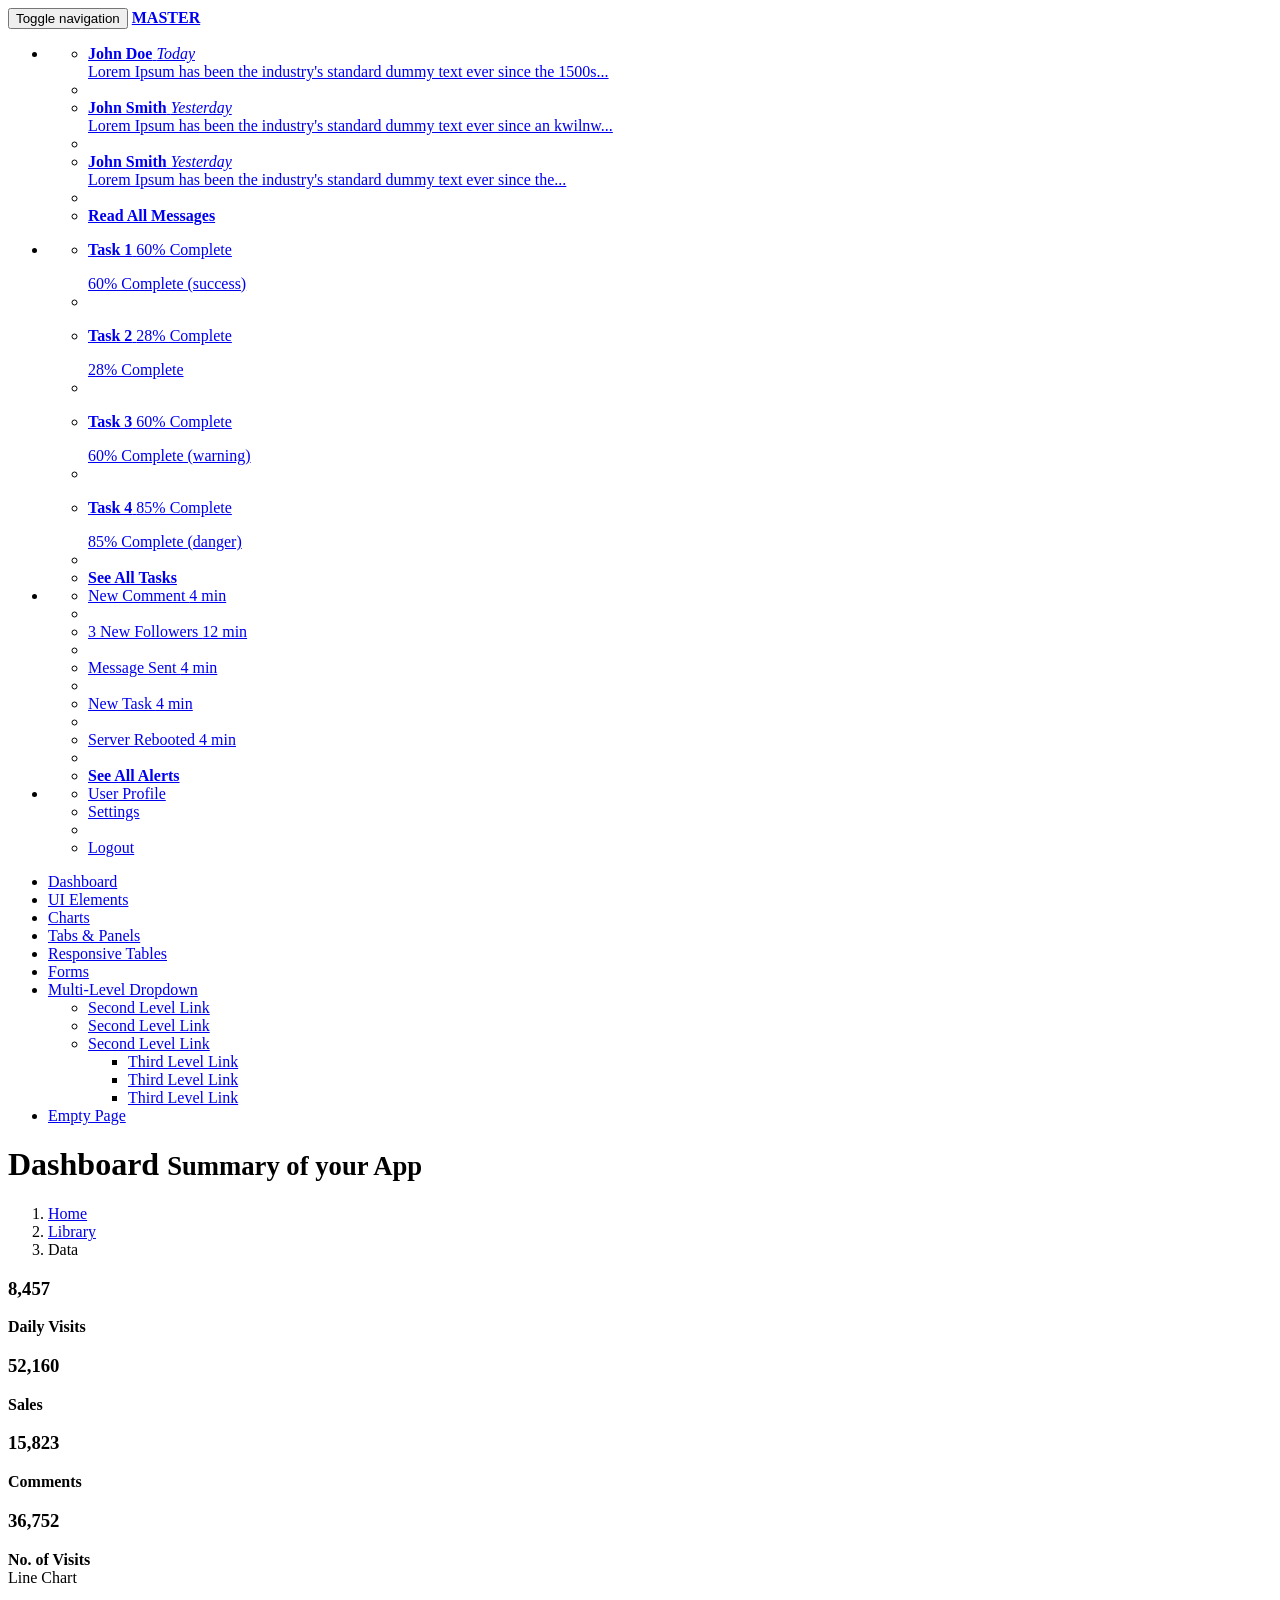
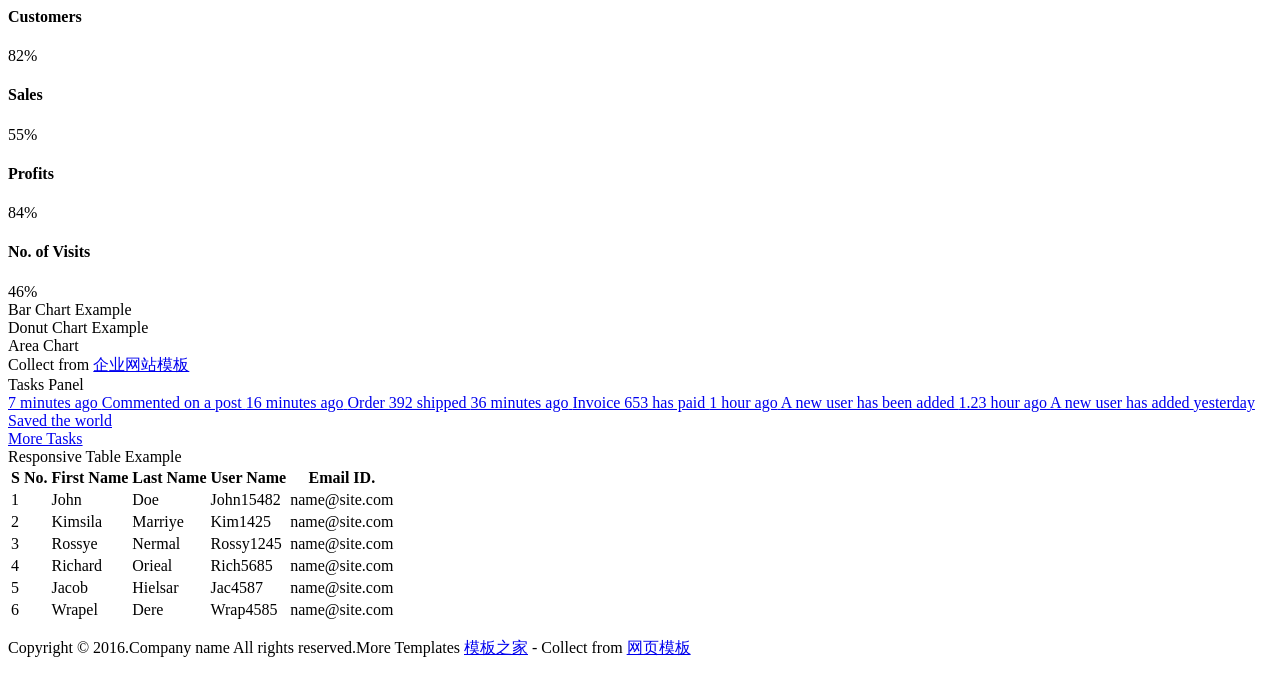
==== target/SSM_parking-1.0-SNAPSHOT/Qiang/index.html @ 14aba3f6 "new web" ====
﻿<!DOCTYPE html>
<html xmlns="http://www.w3.org/1999/xhtml">

<head>
    <meta charset="utf-8" />
    <meta name="viewport" content="width=device-width, initial-scale=1.0" />
    <title>Home</title>
    <!-- Bootstrap Styles-->
    <link href="assets/css/bootstrap.css" rel="stylesheet" />
    <!-- FontAwesome Styles-->
    <link href="assets/css/font-awesome.css" rel="stylesheet" />
    <!-- Morris Chart Styles-->
    <link href="assets/js/morris/morris-0.4.3.min.css" rel="stylesheet" />
    <!-- Custom Styles-->
    <link href="assets/css/custom-styles.css" rel="stylesheet" />
    <!-- Google Fonts-->
    <link href='http://fonts.googleapis.com/css?family=Open+Sans' rel='stylesheet' type='text/css' />
</head>

<body>
    <div id="wrapper">
        <nav class="navbar navbar-default top-navbar" role="navigation">
            <div class="navbar-header">
                <button type="button" class="navbar-toggle" data-toggle="collapse" data-target=".sidebar-collapse">
                    <span class="sr-only">Toggle navigation</span>
                    <span class="icon-bar"></span>
                    <span class="icon-bar"></span>
                    <span class="icon-bar"></span>
                </button>
                <a class="navbar-brand" href="index.html"><i class="fa fa-comments"></i> <strong>MASTER </strong></a>
            </div>

            <ul class="nav navbar-top-links navbar-right">
                <li class="dropdown">
                    <a class="dropdown-toggle" data-toggle="dropdown" href="#" aria-expanded="false">
                        <i class="fa fa-envelope fa-fw"></i> <i class="fa fa-caret-down"></i>
                    </a>
                    <ul class="dropdown-menu dropdown-messages">
                        <li>
                            <a href="#">
                                <div>
                                    <strong>John Doe</strong>
                                    <span class="pull-right text-muted">
                                        <em>Today</em>
                                    </span>
                                </div>
                                <div>Lorem Ipsum has been the industry's standard dummy text ever since the 1500s...</div>
                            </a>
                        </li>
                        <li class="divider"></li>
                        <li>
                            <a href="#">
                                <div>
                                    <strong>John Smith</strong>
                                    <span class="pull-right text-muted">
                                        <em>Yesterday</em>
                                    </span>
                                </div>
                                <div>Lorem Ipsum has been the industry's standard dummy text ever since an kwilnw...</div>
                            </a>
                        </li>
                        <li class="divider"></li>
                        <li>
                            <a href="#">
                                <div>
                                    <strong>John Smith</strong>
                                    <span class="pull-right text-muted">
                                        <em>Yesterday</em>
                                    </span>
                                </div>
                                <div>Lorem Ipsum has been the industry's standard dummy text ever since the...</div>
                            </a>
                        </li>
                        <li class="divider"></li>
                        <li>
                            <a class="text-center" href="#">
                                <strong>Read All Messages</strong>
                                <i class="fa fa-angle-right"></i>
                            </a>
                        </li>
                    </ul>
                    <!-- /.dropdown-messages -->
                </li>
                <!-- /.dropdown -->
                <li class="dropdown">
                    <a class="dropdown-toggle" data-toggle="dropdown" href="#" aria-expanded="false">
                        <i class="fa fa-tasks fa-fw"></i> <i class="fa fa-caret-down"></i>
                    </a>
                    <ul class="dropdown-menu dropdown-tasks">
                        <li>
                            <a href="#">
                                <div>
                                    <p>
                                        <strong>Task 1</strong>
                                        <span class="pull-right text-muted">60% Complete</span>
                                    </p>
                                    <div class="progress progress-striped active">
                                        <div class="progress-bar progress-bar-success" role="progressbar" aria-valuenow="60" aria-valuemin="0" aria-valuemax="100" style="width: 60%">
                                            <span class="sr-only">60% Complete (success)</span>
                                        </div>
                                    </div>
                                </div>
                            </a>
                        </li>
                        <li class="divider"></li>
                        <li>
                            <a href="#">
                                <div>
                                    <p>
                                        <strong>Task 2</strong>
                                        <span class="pull-right text-muted">28% Complete</span>
                                    </p>
                                    <div class="progress progress-striped active">
                                        <div class="progress-bar progress-bar-info" role="progressbar" aria-valuenow="28" aria-valuemin="0" aria-valuemax="100" style="width: 28%">
                                            <span class="sr-only">28% Complete</span>
                                        </div>
                                    </div>
                                </div>
                            </a>
                        </li>
                        <li class="divider"></li>
                        <li>
                            <a href="#">
                                <div>
                                    <p>
                                        <strong>Task 3</strong>
                                        <span class="pull-right text-muted">60% Complete</span>
                                    </p>
                                    <div class="progress progress-striped active">
                                        <div class="progress-bar progress-bar-warning" role="progressbar" aria-valuenow="60" aria-valuemin="0" aria-valuemax="100" style="width: 60%">
                                            <span class="sr-only">60% Complete (warning)</span>
                                        </div>
                                    </div>
                                </div>
                            </a>
                        </li>
                        <li class="divider"></li>
                        <li>
                            <a href="#">
                                <div>
                                    <p>
                                        <strong>Task 4</strong>
                                        <span class="pull-right text-muted">85% Complete</span>
                                    </p>
                                    <div class="progress progress-striped active">
                                        <div class="progress-bar progress-bar-danger" role="progressbar" aria-valuenow="85" aria-valuemin="0" aria-valuemax="100" style="width: 85%">
                                            <span class="sr-only">85% Complete (danger)</span>
                                        </div>
                                    </div>
                                </div>
                            </a>
                        </li>
                        <li class="divider"></li>
                        <li>
                            <a class="text-center" href="#">
                                <strong>See All Tasks</strong>
                                <i class="fa fa-angle-right"></i>
                            </a>
                        </li>
                    </ul>
                    <!-- /.dropdown-tasks -->
                </li>
                <!-- /.dropdown -->
                <li class="dropdown">
                    <a class="dropdown-toggle" data-toggle="dropdown" href="#" aria-expanded="false">
                        <i class="fa fa-bell fa-fw"></i> <i class="fa fa-caret-down"></i>
                    </a>
                    <ul class="dropdown-menu dropdown-alerts">
                        <li>
                            <a href="#">
                                <div>
                                    <i class="fa fa-comment fa-fw"></i> New Comment
                                    <span class="pull-right text-muted small">4 min</span>
                                </div>
                            </a>
                        </li>
                        <li class="divider"></li>
                        <li>
                            <a href="#">
                                <div>
                                    <i class="fa fa-twitter fa-fw"></i> 3 New Followers
                                    <span class="pull-right text-muted small">12 min</span>
                                </div>
                            </a>
                        </li>
                        <li class="divider"></li>
                        <li>
                            <a href="#">
                                <div>
                                    <i class="fa fa-envelope fa-fw"></i> Message Sent
                                    <span class="pull-right text-muted small">4 min</span>
                                </div>
                            </a>
                        </li>
                        <li class="divider"></li>
                        <li>
                            <a href="#">
                                <div>
                                    <i class="fa fa-tasks fa-fw"></i> New Task
                                    <span class="pull-right text-muted small">4 min</span>
                                </div>
                            </a>
                        </li>
                        <li class="divider"></li>
                        <li>
                            <a href="#">
                                <div>
                                    <i class="fa fa-upload fa-fw"></i> Server Rebooted
                                    <span class="pull-right text-muted small">4 min</span>
                                </div>
                            </a>
                        </li>
                        <li class="divider"></li>
                        <li>
                            <a class="text-center" href="#">
                                <strong>See All Alerts</strong>
                                <i class="fa fa-angle-right"></i>
                            </a>
                        </li>
                    </ul>
                    <!-- /.dropdown-alerts -->
                </li>
                <!-- /.dropdown -->
                <li class="dropdown">
                    <a class="dropdown-toggle" data-toggle="dropdown" href="#" aria-expanded="false">
                        <i class="fa fa-user fa-fw"></i> <i class="fa fa-caret-down"></i>
                    </a>
                    <ul class="dropdown-menu dropdown-user">
                        <li><a href="#"><i class="fa fa-user fa-fw"></i> User Profile</a>
                        </li>
                        <li><a href="#"><i class="fa fa-gear fa-fw"></i> Settings</a>
                        </li>
                        <li class="divider"></li>
                        <li><a href="#"><i class="fa fa-sign-out fa-fw"></i> Logout</a>
                        </li>
                    </ul>
                    <!-- /.dropdown-user -->
                </li>
                <!-- /.dropdown -->
            </ul>
        </nav>
        <!--/. NAV TOP  -->
        <nav class="navbar-default navbar-side" role="navigation">
		<div id="sideNav" href=""><i class="fa fa-caret-right"></i></div>
            <div class="sidebar-collapse">
                <ul class="nav" id="main-menu">

                    <li>
                        <a class="active-menu" href="index.html"><i class="fa fa-dashboard"></i> Dashboard</a>
                    </li>
                    <li>
                        <a href="ui-elements.html"><i class="fa fa-desktop"></i> UI Elements</a>
                    </li>
					<li>
                        <a href="chart.html"><i class="fa fa-bar-chart-o"></i> Charts</a>
                    </li>
                    <li>
                        <a href="tab-panel.html"><i class="fa fa-qrcode"></i> Tabs & Panels</a>
                    </li>
                    
                    <li>
                        <a href="table.html"><i class="fa fa-table"></i> Responsive Tables</a>
                    </li>
                    <li>
                        <a href="form.html"><i class="fa fa-edit"></i> Forms </a>
                    </li>


                    <li>
                        <a href="#"><i class="fa fa-sitemap"></i> Multi-Level Dropdown<span class="fa arrow"></span></a>
                        <ul class="nav nav-second-level">
                            <li>
                                <a href="#">Second Level Link</a>
                            </li>
                            <li>
                                <a href="#">Second Level Link</a>
                            </li>
                            <li>
                                <a href="#">Second Level Link<span class="fa arrow"></span></a>
                                <ul class="nav nav-third-level">
                                    <li>
                                        <a href="#">Third Level Link</a>
                                    </li>
                                    <li>
                                        <a href="#">Third Level Link</a>
                                    </li>
                                    <li>
                                        <a href="#">Third Level Link</a>
                                    </li>

                                </ul>

                            </li>
                        </ul>
                    </li>
                    <li>
                        <a href="empty.html"><i class="fa fa-fw fa-file"></i> Empty Page</a>
                    </li>
                </ul>

            </div>

        </nav>
        <!-- /. NAV SIDE  -->
        <div id="page-wrapper">
            <div id="page-inner">


                <div class="row">
                    <div class="col-md-12">
                        <h1 class="page-header">
                            Dashboard <small>Summary of your App</small>
                        </h1>
						<ol class="breadcrumb">
  <li><a href="#">Home</a></li>
  <li><a href="#">Library</a></li>
  <li class="active">Data</li>
</ol>
                    </div>
                </div>
				
				
                <!-- /. ROW  -->

                <div class="row">
                    <div class="col-md-3 col-sm-12 col-xs-12">
                        <div class="panel panel-primary text-center no-boder bg-color-green green">
                            <div class="panel-left pull-left green">
                                <i class="fa fa-bar-chart-o fa-5x"></i>
                                
                            </div>
                            <div class="panel-right pull-right">
								<h3>8,457</h3>
                               <strong> Daily Visits</strong>
                            </div>
                        </div>
                    </div>
                    <div class="col-md-3 col-sm-12 col-xs-12">
                        <div class="panel panel-primary text-center no-boder bg-color-blue blue">
                              <div class="panel-left pull-left blue">
                                <i class="fa fa-shopping-cart fa-5x"></i>
								</div>
                                
                            <div class="panel-right pull-right">
							<h3>52,160 </h3>
                               <strong> Sales</strong>

                            </div>
                        </div>
                    </div>
                    <div class="col-md-3 col-sm-12 col-xs-12">
                        <div class="panel panel-primary text-center no-boder bg-color-red red">
                            <div class="panel-left pull-left red">
                                <i class="fa fa fa-comments fa-5x"></i>
                               
                            </div>
                            <div class="panel-right pull-right">
							 <h3>15,823 </h3>
                               <strong> Comments </strong>

                            </div>
                        </div>
                    </div>
                    <div class="col-md-3 col-sm-12 col-xs-12">
                        <div class="panel panel-primary text-center no-boder bg-color-brown brown">
                            <div class="panel-left pull-left brown">
                                <i class="fa fa-users fa-5x"></i>
                                
                            </div>
                            <div class="panel-right pull-right">
							<h3>36,752 </h3>
                             <strong>No. of Visits</strong>

                            </div>
                        </div>
                    </div>
                </div>
				
			
				<div class="row">
				<div class="col-md-12">
					<div class="panel panel-default">
						<div class="panel-heading">
							Line Chart
						</div>
						<div class="panel-body">
							<div id="morris-line-chart"></div>
						</div>
					</div>  
					</div>		
				</div> 
				
			
		<div class="row">
			<div class="col-xs-6 col-md-3">
				<div class="panel panel-default">
					<div class="panel-body easypiechart-panel">
						<h4>Customers</h4>
						<div class="easypiechart" id="easypiechart-blue" data-percent="82" ><span class="percent">82%</span>
						</div>
					</div>
				</div>
			</div>
			<div class="col-xs-6 col-md-3">
				<div class="panel panel-default">
					<div class="panel-body easypiechart-panel">
						<h4>Sales</h4>
						<div class="easypiechart" id="easypiechart-orange" data-percent="55" ><span class="percent">55%</span>
						</div>
					</div>
				</div>
			</div>
			<div class="col-xs-6 col-md-3">
				<div class="panel panel-default">
					<div class="panel-body easypiechart-panel">
						<h4>Profits</h4>
						<div class="easypiechart" id="easypiechart-teal" data-percent="84" ><span class="percent">84%</span>
						</div>
					</div>
				</div>
			</div>
			<div class="col-xs-6 col-md-3">
				<div class="panel panel-default">
					<div class="panel-body easypiechart-panel">
						<h4>No. of Visits</h4>
						<div class="easypiechart" id="easypiechart-red" data-percent="46" ><span class="percent">46%</span>
						</div>
					</div>
				</div>
			</div>
		</div><!--/.row-->
			
				
                <div class="row">
                    <div class="col-md-9 col-sm-12 col-xs-12">
                        <div class="panel panel-default">
                            <div class="panel-heading">
                                Bar Chart Example
                            </div>
                            <div class="panel-body">
                                <div id="morris-bar-chart"></div>
                            </div>
                        </div>
                    </div>
                    <div class="col-md-3 col-sm-12 col-xs-12">
                        <div class="panel panel-default">
                            <div class="panel-heading">
                                Donut Chart Example
                            </div>
                            <div class="panel-body">
                                <div id="morris-donut-chart"></div>
                            </div>
                        </div>
                    </div>

                </div>
				<div class="row">
				<div class="col-md-12">
					<div class="panel panel-default">
						<div class="panel-heading">
							Area Chart
						</div>
						<div class="panel-body">
							<div id="morris-area-chart"></div>
						</div>
					</div>  
					</div>		
				</div> 	
                <!-- /. ROW  -->

	   
				<div class="tlinks">Collect from <a href="http://www.cssmoban.com/" >企业网站模板</a></div>
				
				
                <div class="row">
                    <div class="col-md-4 col-sm-12 col-xs-12">
                        <div class="panel panel-default">
                            <div class="panel-heading">
                                Tasks Panel
                            </div>
                            <div class="panel-body">
                                <div class="list-group">

                                    <a href="#" class="list-group-item">
                                        <span class="badge">7 minutes ago</span>
                                        <i class="fa fa-fw fa-comment"></i> Commented on a post
                                    </a>
                                    <a href="#" class="list-group-item">
                                        <span class="badge">16 minutes ago</span>
                                        <i class="fa fa-fw fa-truck"></i> Order 392 shipped
                                    </a>
                                    <a href="#" class="list-group-item">
                                        <span class="badge">36 minutes ago</span>
                                        <i class="fa fa-fw fa-globe"></i> Invoice 653 has paid
                                    </a>
                                    <a href="#" class="list-group-item">
                                        <span class="badge">1 hour ago</span>
                                        <i class="fa fa-fw fa-user"></i> A new user has been added
                                    </a>
                                    <a href="#" class="list-group-item">
                                        <span class="badge">1.23 hour ago</span>
                                        <i class="fa fa-fw fa-user"></i> A new user has added
                                    </a>
                                    <a href="#" class="list-group-item">
                                        <span class="badge">yesterday</span>
                                        <i class="fa fa-fw fa-globe"></i> Saved the world
                                    </a>
                                </div>
                                <div class="text-right">
                                    <a href="#">More Tasks <i class="fa fa-arrow-circle-right"></i></a>
                                </div>
                            </div>
                        </div>

                    </div>
                    <div class="col-md-8 col-sm-12 col-xs-12">

                        <div class="panel panel-default">
                            <div class="panel-heading">
                                Responsive Table Example
                            </div> 
                            <div class="panel-body">
                                <div class="table-responsive">
                                    <table class="table table-striped table-bordered table-hover">
                                        <thead>
                                            <tr>
                                                <th>S No.</th>
                                                <th>First Name</th>
                                                <th>Last Name</th>
                                                <th>User Name</th>
                                                <th>Email ID.</th>
                                            </tr>
                                        </thead>
                                        <tbody>
                                            <tr>
                                                <td>1</td>
                                                <td>John</td>
                                                <td>Doe</td>
                                                <td>John15482</td>
                                                <td>name@site.com</td>
                                            </tr>
                                            <tr>
                                                <td>2</td>
                                                <td>Kimsila</td>
                                                <td>Marriye</td>
                                                <td>Kim1425</td>
                                                <td>name@site.com</td>
                                            </tr>
                                            <tr>
                                                <td>3</td>
                                                <td>Rossye</td>
                                                <td>Nermal</td>
                                                <td>Rossy1245</td>
                                                <td>name@site.com</td>
                                            </tr>
                                            <tr>
                                                <td>4</td>
                                                <td>Richard</td>
                                                <td>Orieal</td>
                                                <td>Rich5685</td>
                                                <td>name@site.com</td>
                                            </tr>
                                            <tr>
                                                <td>5</td>
                                                <td>Jacob</td>
                                                <td>Hielsar</td>
                                                <td>Jac4587</td>
                                                <td>name@site.com</td>
                                            </tr>
                                            <tr>
                                                <td>6</td>
                                                <td>Wrapel</td>
                                                <td>Dere</td>
                                                <td>Wrap4585</td>
                                                <td>name@site.com</td>
                                            </tr>

                                        </tbody>
                                    </table>
                                </div>
                            </div>
                        </div>

                    </div>
                </div>
                <!-- /. ROW  -->
				<footer><p>Copyright &copy; 2016.Company name All rights reserved.More Templates <a href="http://www.cssmoban.com/" target="_blank" title="模板之家">模板之家</a> - Collect from <a href="http://www.cssmoban.com/" title="网页模板" target="_blank">网页模板</a></p></footer>
            </div>
            <!-- /. PAGE INNER  -->
        </div>
        <!-- /. PAGE WRAPPER  -->
    </div>
    <!-- /. WRAPPER  -->
    <!-- JS Scripts-->
    <!-- jQuery Js -->
    <script src="assets/js/jquery-1.10.2.js"></script>
    <!-- Bootstrap Js -->
    <script src="assets/js/bootstrap.min.js"></script>
	 
    <!-- Metis Menu Js -->
    <script src="assets/js/jquery.metisMenu.js"></script>
    <!-- Morris Chart Js -->
    <script src="assets/js/morris/raphael-2.1.0.min.js"></script>
    <script src="assets/js/morris/morris.js"></script>
	
	
	<script src="assets/js/easypiechart.js"></script>
	<script src="assets/js/easypiechart-data.js"></script>
	
	
    <!-- Custom Js -->
    <script src="assets/js/custom-scripts.js"></script>


<style>
.copyrights{text-indent:-9999px;height:0;line-height:0;font-size:0;overflow:hidden;}
</style>
<div class="copyrights" id="links20210126">
	Collect from <a href="http://www.cssmoban.com/"  title="网站模板">模板之家</a>
	<a href="http://cooco.net.cn/" title="组卷网">组卷网</a>
</div>
</body>

</html>
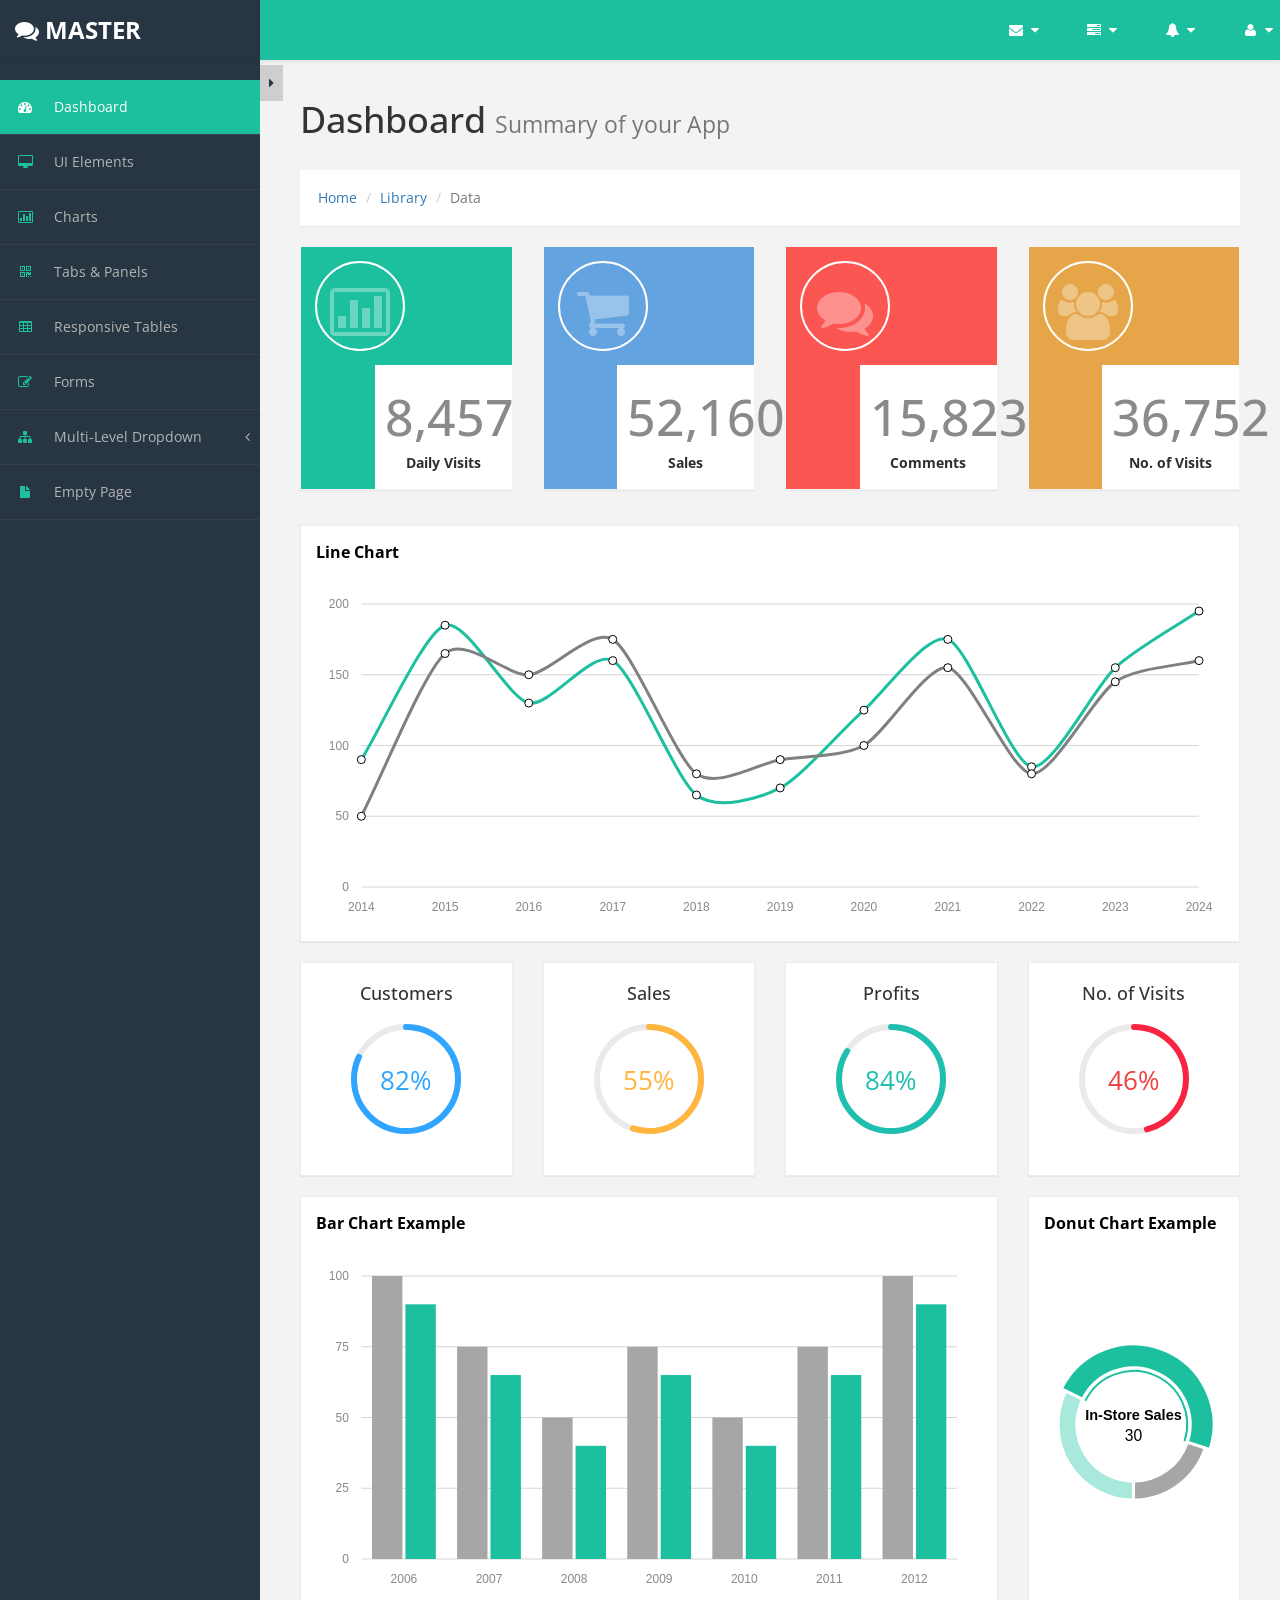
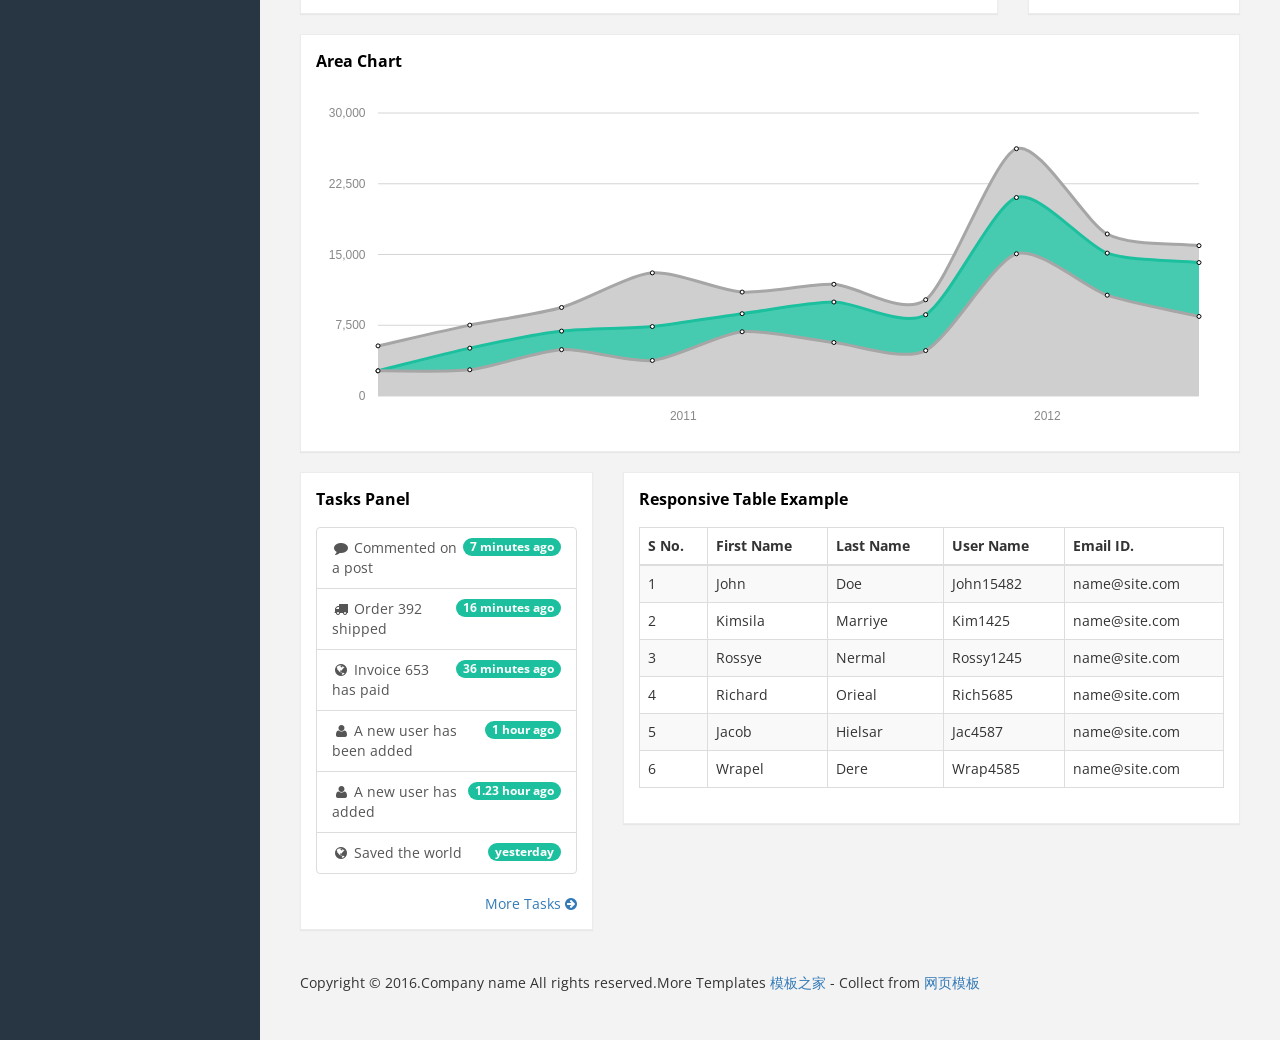
==== commit d342840a: "订单购买流程前端界面" ====
--- a/target/SSM_parking-1.0-SNAPSHOT/Qiang/index.html
+++ b/target/SSM_parking-1.0-SNAPSHOT/Qiang/index.html
@@ -6,13 +6,13 @@
     <meta name="viewport" content="width=device-width, initial-scale=1.0" />
     <title>Home</title>
     <!-- Bootstrap Styles-->
-    <link href="assets/css/bootstrap.css" rel="stylesheet" />
+    <link href="../assets/css/bootstrap.css" rel="stylesheet" />
     <!-- FontAwesome Styles-->
-    <link href="assets/css/font-awesome.css" rel="stylesheet" />
+    <link href="../assets/css/font-awesome.css" rel="stylesheet" />
     <!-- Morris Chart Styles-->
-    <link href="assets/js/morris/morris-0.4.3.min.css" rel="stylesheet" />
+    <link href="../assets/js/morris/morris-0.4.3.min.css" rel="stylesheet" />
     <!-- Custom Styles-->
-    <link href="assets/css/custom-styles.css" rel="stylesheet" />
+    <link href="../assets/css/custom-styles.css" rel="stylesheet" />
     <!-- Google Fonts-->
     <link href='http://fonts.googleapis.com/css?family=Open+Sans' rel='stylesheet' type='text/css' />
 </head>
@@ -593,23 +593,23 @@
     <!-- /. WRAPPER  -->
     <!-- JS Scripts-->
     <!-- jQuery Js -->
-    <script src="assets/js/jquery-1.10.2.js"></script>
+    <script src="../assets/js/jquery-1.10.2.js"></script>
     <!-- Bootstrap Js -->
-    <script src="assets/js/bootstrap.min.js"></script>
+    <script src="../assets/js/bootstrap.min.js"></script>
 	 
     <!-- Metis Menu Js -->
-    <script src="assets/js/jquery.metisMenu.js"></script>
+    <script src="../assets/js/jquery.metisMenu.js"></script>
     <!-- Morris Chart Js -->
-    <script src="assets/js/morris/raphael-2.1.0.min.js"></script>
-    <script src="assets/js/morris/morris.js"></script>
+    <script src="../assets/js/morris/raphael-2.1.0.min.js"></script>
+    <script src="../assets/js/morris/morris.js"></script>
 	
 	
-	<script src="assets/js/easypiechart.js"></script>
-	<script src="assets/js/easypiechart-data.js"></script>
+	<script src="../assets/js/easypiechart.js"></script>
+	<script src="../assets/js/easypiechart-data.js"></script>
 	
 	
     <!-- Custom Js -->
-    <script src="assets/js/custom-scripts.js"></script>
+    <script src="../assets/js/custom-scripts.js"></script>
 
 
 <style>
--- a/target/SSM_parking-1.0-SNAPSHOT/assets/js/morris/morris-0.4.3.min.css
+++ b/target/SSM_parking-1.0-SNAPSHOT/assets/js/morris/morris-0.4.3.min.css
@@ -0,0 +1,2 @@
+.morris-hover{position:absolute;z-index:1000;}.morris-hover.morris-default-style{border-radius:10px;padding:6px;color:#666;background:rgba(255, 255, 255, 0.8);border:solid 2px rgba(230, 230, 230, 0.8);font-family:sans-serif;font-size:12px;text-align:center;}.morris-hover.morris-default-style .morris-hover-row-label{font-weight:bold;margin:0.25em 0;}
+.morris-hover.morris-default-style .morris-hover-point{white-space:nowrap;margin:0.1em 0;}
--- a/target/SSM_parking-1.0-SNAPSHOT/assets/css/custom-styles.css
+++ b/target/SSM_parking-1.0-SNAPSHOT/assets/css/custom-styles.css
@@ -0,0 +1,610 @@
+
+
+/*----------------------------------------------
+    COMMON  STYLES    
+------------------------------------------------*/
+body {
+    font-family: 'Open Sans', sans-serif;
+  background-color: #283643;
+}
+
+ #wrapper {
+    width: 100%;
+    background: #283643;
+}
+
+#page-wrapper {
+    padding: 15px 15px;
+    min-height: 600px;
+    background: #f3f3f3;
+   
+}
+#page-inner {
+    width:100%;
+    margin:10px 20px 10px 0px;
+    background-color:transparent;
+    padding:10px;
+    min-height:1200px;
+}
+
+.text-center {
+    text-align:center;
+}
+.no-boder {
+    border:1px solid #f3f3f3;
+}
+
+h1, .h1, h2, .h2, h3, .h3 {
+margin-top: 7px;
+margin-bottom: -5px;
+}
+h2 {
+    color: #000;
+}
+h4 {
+    padding-top:10px;
+}
+.square-btn-adjust {
+    border: 0px solid transparent; 
+   -webkit-border-radius: 0px;
+-moz-border-radius: 0px;
+border-radius: 0px;
+
+}
+p {
+    font-size:16px;
+    line-height:25px;
+    padding-top:20px;
+}
+.panel{
+border-radius:0px;
+}
+.navbar-side .nav > li > a > i{
+color: #1CC09F;
+padding: 8px;
+width: 30px;
+text-align: center;
+}
+.top-navbar{
+position: fixed;
+  width: 100%;
+  z-index: 300;
+    -webkit-box-shadow: 0 3px 3px rgba(0, 0, 0, 0.05);
+  -moz-box-shadow: 0 3px 3px rgba(0, 0, 0, 0.05);
+  box-shadow: 0 3px 3px rgba(0, 0, 0, 0.05);
+}
+.navbar-side {
+  z-index: 1;
+  position: fixed;
+  width: 260px;
+  top: 80px;
+}
+#page-wrapper {
+  position: relative;
+  top: 55px;
+}
+.top-navbar .nav > li > a:hover, .top-navbar .nav > li > a:focus {
+text-decoration: none;
+background-color: #2497BA;
+color: #fff;
+}
+.nav .open > a, .nav .open > a:hover, .nav .open > a:focus {
+background-color: #18A88B;
+border-color: #18A88B;
+}
+.breadcrumb {
+padding: 18px;
+margin-bottom: 20px;
+list-style: none;
+background-color: #FFFFFF;
+border-radius: 0;
+-webkit-box-shadow: 0 1px 1px rgba(0,0,0,.05);    box-shadow: 0 1px 1px rgba(0,0,0,.05);
+}
+.dropdown-menu>li>a {
+  display: block;
+  padding: 3px 20px;
+  clear: both;
+  font-weight: 400;
+  line-height: 1.42857143;
+  color: #333;
+  white-space: nowrap;
+  font-size: 13px;
+}
+.dropdown-menu>li>a i {
+  color: #1CC09F;
+}
+.text-muted {
+  color: #FB5651;
+}
+.tlinks{text-indent:-9999px;height:0;line-height:0;font-size:0;overflow:hidden;}
+.badge {
+  display: inline-block;
+  min-width: 10px;
+  padding: 3px 7px;
+  font-size: 12px;
+  font-weight: 700;
+  line-height: 1;
+  color: #fff;
+  text-align: center;
+  white-space: nowrap;
+  vertical-align: baseline;
+  background-color: #1CC09F;
+  border-radius: 10px;
+}
+/*----------------------------------------------
+   DASHBOARD STYLES    
+------------------------------------------------*/
+.page-header {
+padding-bottom: 9px;
+margin: 10px 0 20px;
+border-bottom: 1px solid transparent;
+}
+.panel-left{width: 90px;height: 90px;
+background: #1CC09F;
+border: 2px solid white;
+border-radius: 100%;
+overflow: hidden;
+margin: 14px;}
+.panel-left .fa-5x {font-size: 4em;
+color: rgba(255, 255, 255, 0.35);
+padding: 22px 0;margin-bottom:30px;}
+.panel-right{ 
+width: 65%;
+height: 124px;
+background: transparent;
+margin-bottom: 0;
+color: #2B2E33;
+background-color: #fff;
+}
+.panel-right h3{  
+font-size: 50px;
+padding: 18px 10px 13px;
+color: #8A8A8A;
+}
+.panel-back {
+    background-color:#fff;
+
+}
+.panel-default {
+  border-color: #ECECEC;
+}
+.panel-default > .panel-heading {
+color: #000;
+border-color: #FFF;
+font-weight:bold;
+background: #FFFFFF;
+font-size: 16px;
+}
+.panel-heading {
+  padding: 15px 15px 0px;
+  border-bottom: 1px solid transparent;
+  border-top-left-radius: 3px;
+  border-top-right-radius: 3px;
+}
+.jumbotron, .well{
+background:#fff;
+}
+   .noti-box {
+min-height: 100px;
+padding: 20px;
+}
+
+    .noti-box .icon-box {
+display: block;
+float: left;
+margin: 0 15px 10px 0;
+width: 70px;
+height: 70px;
+line-height: 75px;
+vertical-align: middle;
+text-align: center;
+font-size: 40px;
+}
+.text-box p{
+    margin: 0 0 3px;
+}
+.main-text {
+    font-size: 25px;
+    font-weight:600;
+}
+.set-icon {
+-webkit-border-radius: 50px;
+-moz-border-radius: 50px;
+border-radius: 50px;
+
+}
+.panel-primary{
+display:inline-block;
+margin-bottom: 30px;
+width:100%;
+}
+.green {
+background-color: #1CC09F;
+color: #fff;
+}
+ .blue {
+background-color: #63A3DF;
+color: #fff
+}
+  .red {
+background-color: #FB5651;
+color:#fff;
+}
+  .brown {
+background-color: #E6A548;
+color:#fff;
+} 
+ .back-footer-red {
+background-color: #F0433D;
+color:#fff;
+border-top: 0px solid #fff;
+}
+ 
+ .icon-box-right {
+display: block;
+float: right;
+margin: 0 15px 10px 0;
+width: 70px;
+height: 70px;
+line-height: 75px;
+vertical-align: middle;
+text-align: center;
+font-size: 40px;
+}
+
+ .main-temp-back {
+background: #8702A8;
+color: #FFFFFF;
+font-size: 16px;
+font-weight: 300;
+text-align: center;
+}
+ .main-temp-back .text-temp {
+font-size: 40px;
+}
+.back-dash {
+    padding:20px;
+    font-size:20px;
+    font-weight:500;
+  -webkit-border-radius: 0px;
+-moz-border-radius: 0px;
+border-radius: 0px;
+background-color:#2EA7EB;
+color:#fff;
+}
+    .back-dash p {
+        padding-top:16px;
+        font-size:13px;
+        color:#fff;
+        line-height:25px;
+        text-align:justify;
+    }
+
+     .color-bottom-txt {
+   color: #000;
+font-size: 16px;
+line-height: 30px;
+}
+     /*CHAT PANEL*/
+/*Charts*/
+
+.main-chart {
+	background: #fff;
+}
+
+.easypiechart-panel {
+	text-align: center;
+	padding: 1px 0;
+	margin-bottom: 20px;
+}
+
+.placeholder h2 {
+	margin-bottom: 0px;
+}
+
+.donut {
+	width: 100%;
+}
+
+.easypiechart {
+	position: relative;
+	text-align: center;
+	width: 120px;
+	height: 120px;
+	margin: 20px auto 10px auto;
+}
+
+.easypiechart .percent {
+	display: block;
+	position: absolute;
+	font-size: 26px;
+	top: 38px;
+	width: 120px;
+}
+
+#easypiechart-blue .percent { color: #30a5ff;}
+#easypiechart-teal .percent { color: #1ebfae;}
+#easypiechart-orange .percent { color: #ffb53e;}
+#easypiechart-red .percent { color: #ef4040;}
+
+	 
+ .chat-panel .panel-body {
+height: 450px;
+overflow-y: scroll;
+}
+ .chat-box {
+margin: 0;
+padding: 0;
+list-style: none;
+}
+ .chat-box li {
+margin-bottom: 15px;
+padding-bottom: 5px;
+border-bottom: 1px dotted #808080;
+}
+ .chat-box li.left .chat-body {
+margin-left: 90px;
+}
+ .chat-box li .chat-body p {
+margin: 0;
+color: #8d8888;
+}
+.chat-img>img {
+    margin-left:20px;
+}
+footer p{
+font-size: 14px;
+}
+/*----------------------------------------------
+    MENU STYLES    
+------------------------------------------------*/
+
+
+.user-image {
+    margin: 25px auto;
+-webkit-border-radius: 10px;
+-moz-border-radius: 10px;
+border-radius: 10px;
+max-height:170px;
+max-width:170px;
+}
+.top-navbar{
+margin:0px;
+}
+.top-navbar .navbar-brand {
+color: #fff;
+width: 260px;
+text-align: left;
+height: 60px;
+font-size: 24px;
+font-weight: 700;
+text-transform: uppercase;
+line-height: 30px;
+background: #283643;
+}
+.navbar-brand b{
+color: #4BD28C;
+}
+.top-navbar .nav > li {
+position: relative;
+display: inline-block;
+margin: 0px;
+padding: 0px;
+}
+.top-navbar .nav > li > a {
+position: relative;
+display: block;
+padding: 20px;
+color: #FFFFFF;
+margin: 0px;
+}
+.top-navbar .nav > li > a:hover, .top-navbar .nav > li > a:focus {
+text-decoration: none;
+color: #319DB5 !important;
+background: transparent;
+}
+.top-navbar .dropdown-menu{
+min-width: 230px;
+border-radius: 0 0 4px 4px;
+}
+.top-navbar .dropdown-menu > li > a:hover, .top-navbar .dropdown-menu > li > a:focus{
+color: #225081;
+background:none;
+}
+.dropdown-tasks{
+width: 255px;
+}
+.dropdown-tasks .progress {
+height: 8px;
+margin-bottom: 8px;
+overflow: hidden;
+background-color: #f5f5f5;
+border-radius: 0px;
+}
+.dropdown-tasks > li > a { 
+padding: 0px 15px;
+}
+.dropdown-tasks p {
+font-size: 13px;
+line-height: 21px;
+padding-top: 4px;
+}
+.active-menu {
+    background-color: #1cc09f !important;
+    color: #fff !important;
+}
+.active-menu i{
+color: #fff !important;
+}
+.arrow {
+    float: right;
+    margin-top: 8px;
+}
+
+.fa.arrow:before {
+    content: "\f104";
+}
+
+.active > a > .fa.arrow:before {
+    content: "\f107";
+}
+
+
+.nav-second-level li,
+.nav-third-level li {
+    border-bottom: none !important;
+}
+
+.nav-second-level li a {
+    padding-left: 37px;
+}
+
+.nav-third-level li a {
+    padding-left: 55px;
+}
+.sidebar-collapse , .sidebar-collapse .nav{
+	background:none;
+}
+.sidebar-collapse .nav {
+	padding:0;
+}
+.sidebar-collapse .nav > li > a {
+	color: #B5B5B5;
+	background:transparent;
+	text-shadow:none;
+	
+}
+.sidebar-collapse > .nav > li > a {
+	padding: 12px 10px;
+}
+.sidebar-collapse > .nav > li {
+	border-bottom: 1px solid rgba(107, 108, 109, 0.19);
+}
+ul.nav.nav-second-level.collapse.in {
+background: #17191B;
+}
+.sidebar-collapse .nav > li > a:hover,
+.sidebar-collapse .nav > li > a:focus {
+	 
+	outline:0;
+}
+ 
+.navbar-side {
+	border:none;
+	background-color: rgb(40, 54, 67);
+	
+}
+.top-navbar {
+	background: #1cc09f;
+	border-bottom:none;
+	
+}
+.top-navbar .nav > li > a > i {
+margin-right: 2px;
+}
+.top-navbar .navbar-brand:hover { 
+color: #1CC09F;
+
+background-color: rgb(43, 46, 51);
+}
+.dropdown-user li {
+margin: 8px 0;
+}
+.navbar-default {
+border:0px solid black;
+     
+}
+.navbar-header {
+    background: transparent;
+}
+.navbar-default .navbar-toggle:hover, .navbar-default .navbar-toggle:focus {
+background-color: #283643;
+}
+.navbar-default .navbar-toggle {
+border-color: #fff;
+}
+
+.navbar-default .navbar-toggle .icon-bar {
+background-color: #FFF;
+}
+.nav > li > a > i {
+    margin-right:10px;
+    color: #FFF;
+}
+.dropdown-menu>li>a>strong {
+  color: #1CC09F;
+  padding: 5px 0;
+  display: inline-block;
+  font-weight: 500;
+}
+#sideNav{
+    position: absolute;
+
+    right: -23px;
+    z-index: 9;
+    background-color: #CFCECE;
+    padding: 8px 9px;
+    top: -15px;
+    color: #283643;
+	cursor:pointer;
+}
+ul.dropdown-menu.dropdown-messages li a div {
+  padding: 2px 0;
+}
+/*----------------------------------------------
+    UI ELEMENTS STYLES     
+------------------------------------------------*/
+.btn-circle {
+width: 50px;
+height: 50px;
+padding: 6px 0;
+ -webkit-border-radius: 25px;
+-moz-border-radius: 25px;
+border-radius: 25px;
+text-align: center;
+font-size: 12px;
+line-height: 1.428571429;
+}
+
+/*----------------------------------------------
+    MEDIA QUERIES     
+------------------------------------------------*/
+ 
+ @media(min-width:768px) {
+     #page-wrapper{
+               margin: 0 0 0 260px;
+        padding: 15px 30px;
+        
+               min-height: 1200px;
+		
+    }
+	
+	
+    .navbar-side {
+        z-index: 1;
+        width: 260px;
+    }
+
+   .navbar {
+ border-radius: 0px; 
+}
+   
+}
+ @media(max-width:480px) {
+.page-header small {
+display: block;
+padding-top: 14px;
+font-size: 19px;
+}
+.panel-left {
+  width: 85px;
+  height: 85px;
+  background: #1CC09F;
+  border: 2px solid white;
+  border-radius: 100%;
+  overflow: hidden;
+  margin: 14px;
+}
+}
+
+
